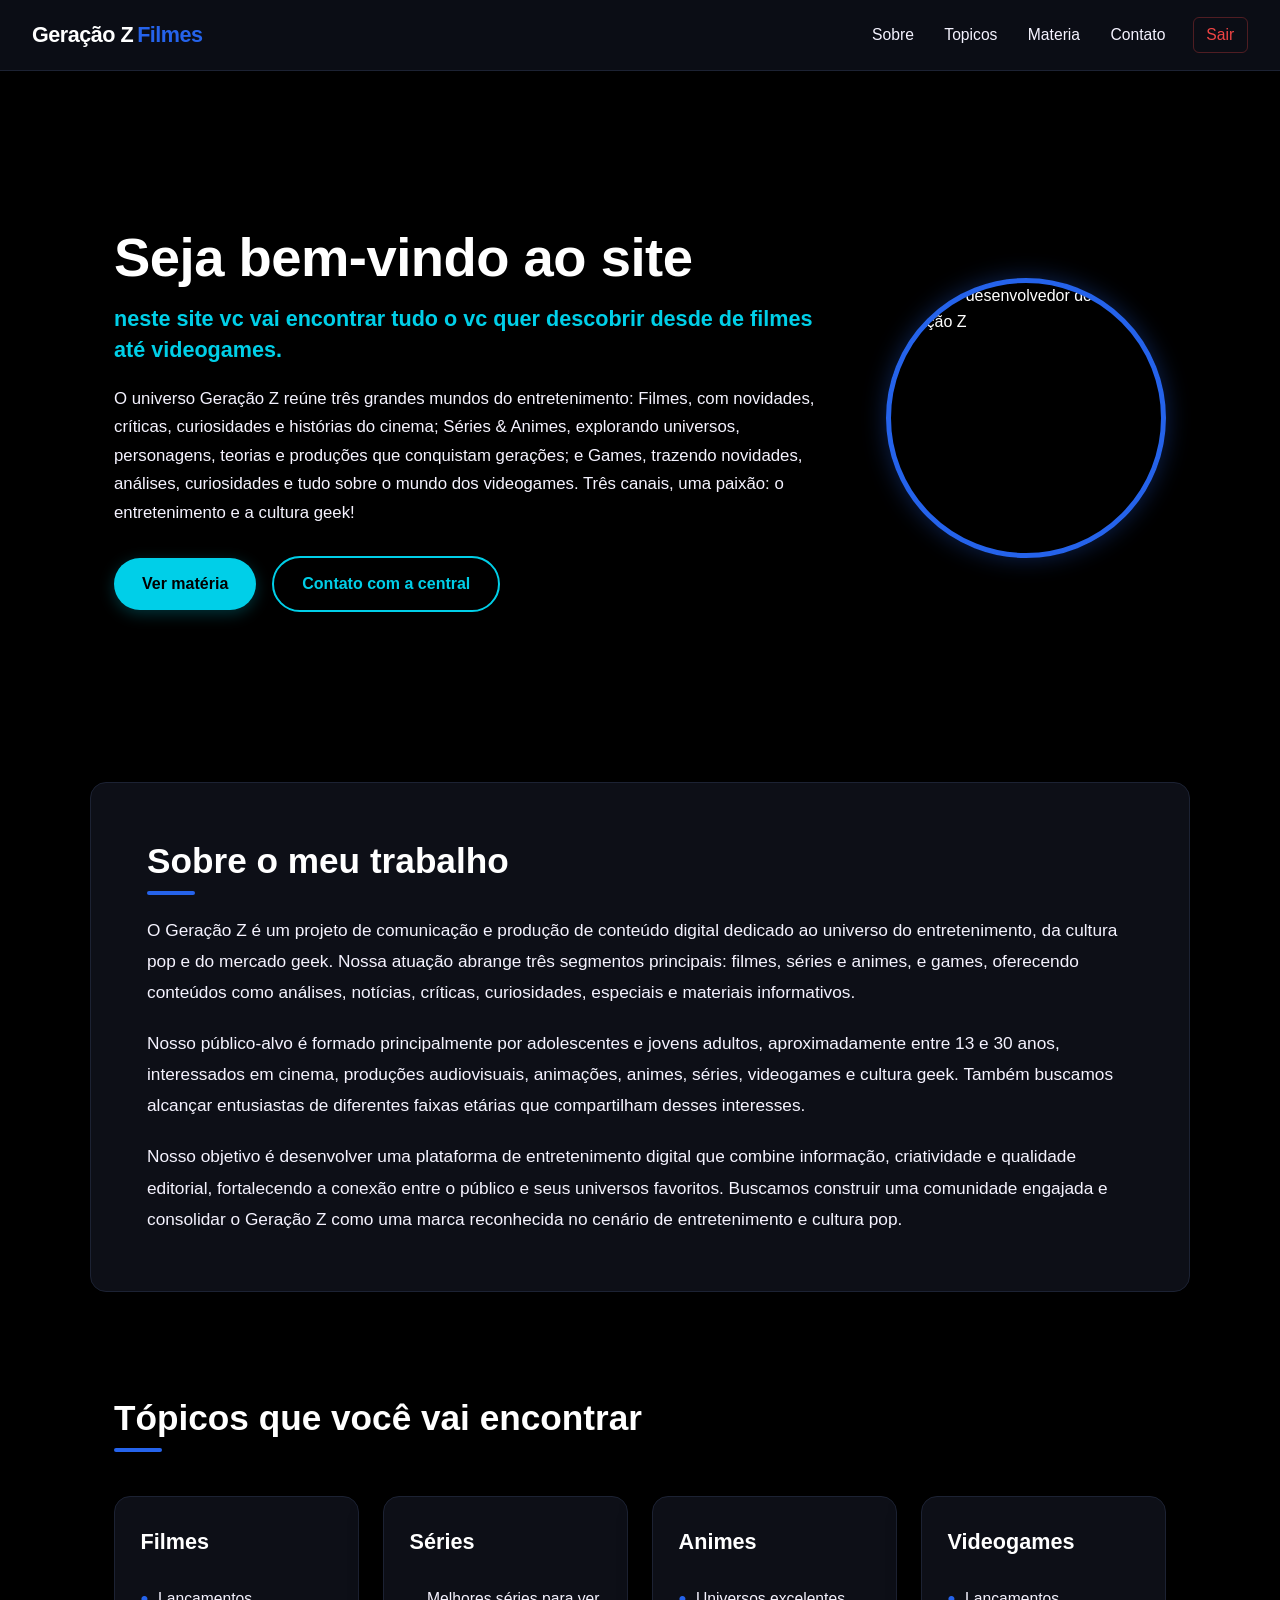
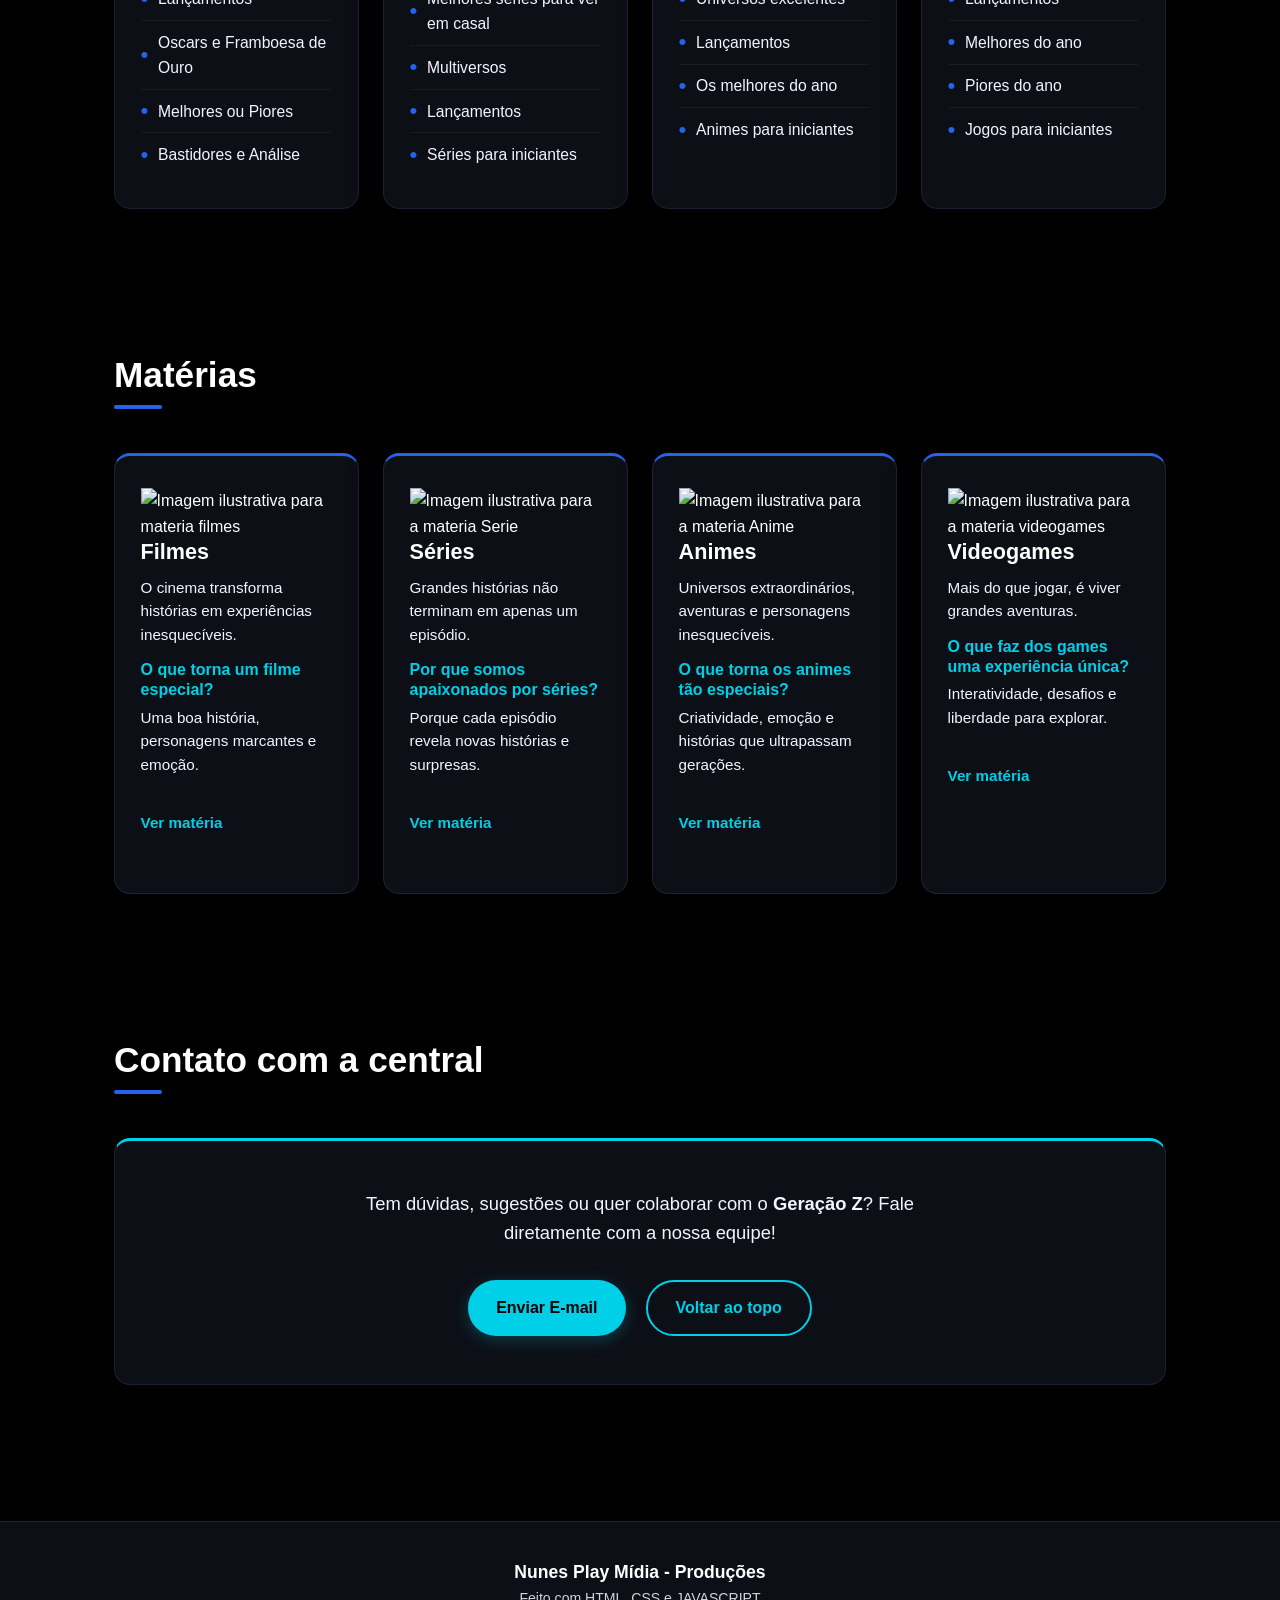
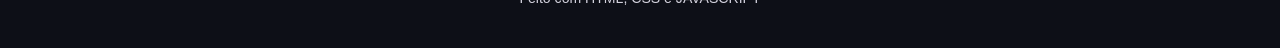
==== index.html @ 3f528381 "Add files via upload" ====
<!DOCTYPE html>
<html lang="pt-br">
<head>
    <meta charset="UTF-8">
    <meta name="viewport" content="width=device-width, initial-scale=1.0">
    <title>Geração Z Filmes</title>
    <link rel="stylesheet" href="style.css">
</head>
<body>
    <header class="cabeçalho">
        <a class="logo" href="#inicio">Geração Z <span>Filmes</span></a>

        <nav>
            <a href="#sobre">sobre</a>
            <a href="#topicos">topicos</a>
            <a href="#materia">materia</a>
            <a href="#contato">contato</a>
            <a href="#login" class="link-sair">sair</a>
        </nav>
    </header>

    <main>
        <!-- Seção Hero / Início -->
        <section id="inicio" class="hero container">
            <div class="hero-texto">
                <h1>Seja bem-vindo ao site</h1>
                <h2>neste site vc vai encontrar tudo o vc quer descobrir desde de filmes até videogames.</h2>
                <p>
                    O universo Geração Z reúne três grandes mundos do entretenimento: 
                    Filmes, com novidades, críticas, curiosidades e histórias do cinema; 
                    Séries & Animes, explorando universos, personagens, teorias e produções que conquistam gerações; 
                    e Games, trazendo novidades, análises, curiosidades e tudo sobre o mundo dos videogames. 
                    Três canais, uma paixão: o entretenimento e a cultura geek!
                </p>
                <div class="botoes-hero">
                    <a class="botao" href="#materia">Ver matéria</a>
                    <a class="botao botao-claro" href="#contato">Contato com a central</a>
                </div>
            </div>
            <div class="hero-imagem">
                <img class="foto" src="img/Gemini_Generated_Image_5434255434255434.jpg" alt="Foto do desenvolvedor do site Geração Z">
            </div>
        </section>

        <!-- Seção Sobre -->
        <section id="sobre" class="container sobre">
            <h2>Sobre o meu trabalho</h2>
            <div class="sobre-conteudo">
                <p>
                    O Geração Z é um projeto de comunicação e produção de 
                    conteúdo digital dedicado ao universo do entretenimento, da 
                    cultura pop e do mercado geek. Nossa atuação abrange três
                    segmentos principais: filmes, séries e animes, e games, 
                    oferecendo conteúdos como análises, notícias, críticas, 
                    curiosidades, especiais e materiais informativos.
                </p>
                <p>
                    Nosso público-alvo é formado principalmente por adolescentes e 
                    jovens adultos, aproximadamente entre 13 e 30 anos, 
                    interessados em cinema, produções audiovisuais, animações, 
                    animes, séries, videogames e cultura geek. Também buscamos 
                    alcançar entusiastas de diferentes faixas etárias que compartilham 
                    desses interesses.
                </p>
                <p>
                    Nosso objetivo é desenvolver uma plataforma de entretenimento 
                    digital que combine informação, criatividade e qualidade editorial, 
                    fortalecendo a conexão entre o público e seus universos favoritos. 
                    Buscamos construir uma comunidade engajada e consolidar o 
                    Geração Z como uma marca reconhecida no cenário de 
                    entretenimento e cultura pop.
                </p>
            </div>
        </section>

        <!-- Seção Tópicos -->
        <section id="topicos" class="container">
            <h2>Tópicos que você vai encontrar</h2>
            <div class="colunas">
                <div class="cartao">
                    <h3>Filmes</h3>
                    <ul id="lista-filmes">
                        <li>Lançamentos</li>
                        <li>Oscars e Framboesa de Ouro</li>
                        <li>Melhores ou Piores</li>
                        <li>Bastidores e Análise</li>
                    </ul>
                </div>

                <div class="cartao">
                    <h3>Séries</h3>
                    <ul id="lista-Serie">
                        <li>Melhores séries para ver em casal</li>
                        <li>Multiversos</li>
                        <li>Lançamentos</li>
                        <li>Séries para iniciantes</li>
                    </ul>
                </div>

                <div class="cartao">
                    <h3>Animes</h3>
                    <ul id="lista-animes">
                        <li>Universos excelentes</li>
                        <li>Lançamentos</li>
                        <li>Os melhores do ano</li>
                        <li>Animes para iniciantes</li>
                    </ul>
                </div>

                <div class="cartao">
                    <h3>Videogames</h3>
                    <ul id="lista-videogame">
                        <li>Lançamentos</li>
                        <li>Melhores do ano</li>
                        <li>Piores do ano</li>
                        <li>Jogos para iniciantes</li>
                    </ul>
                </div>
            </div>
        </section>

        <!-- Seção Matérias -->
        <section id="materia" class="container">
            <h2>Matérias</h2>
            <div class="colunas" id="lista-materia">
                <article class="cartao cartao-materia">
                    <img src="img/Noite de Cinema com Pipoca e Película.png" 
                    alt="Imagem ilustrativa para materia filmes"
                    />
                    <div class="cartao-icone">
                         <h3>Filmes</h3>
                         <p>O cinema transforma histórias em experiências inesquecíveis.</p>
                         <h4>O que torna um filme especial?</h4>
                         <p>Uma boa história, personagens marcantes e emoção.</p>
                        <a class="link-materia" href="#">Ver matéria</a>
                    </div>
                </article>

                <article class="cartao cartao-materia">
                    <img src="img/Notícias em Neon Roxo e Azul.png" 
                    alt="Imagem ilustrativa para a materia Serie"
                    />
                    <div class="cartao-icone">
                        <h3>Séries</h3>
                        <p>Grandes histórias não terminam em apenas um episódio.</p>
                        <h4>Por que somos apaixonados por séries?</h4>
                        <p>Porque cada episódio revela novas histórias e surpresas.</p>
                        <a class="link-materia" href="#">Ver matéria</a>
                    </div>
                </article>

                <article class="cartao cartao-materia">
                    <img src="img/Pôster Anime em Energia Roxa.png" 
                    alt="Imagem ilustrativa para a materia Anime">
                    <div class="cartao-icone">
                        <h3>Animes</h3>
                        <p>Universos extraordinários, aventuras e personagens inesquecíveis.</p>
                        <h4>O que torna os animes tão especiais?</h4>
                        <p>Criatividade, emoção e histórias que ultrapassam gerações.</p>
                        <a class="link-materia" href="#">Ver matéria</a>
                    </div>
                </article>

                <article class="cartao cartao-materia">
                    <img src="img/Setup gamer neon com consoles e nostalgia retro.png" 
                    alt="Imagem ilustrativa para a materia videogames">
                    <div class="cartao-icone">
                        <h3>Videogames</h3>
                        <p>Mais do que jogar, é viver grandes aventuras.</p>
                        <h4>O que faz dos games uma experiência única?</h4>
                        <p>Interatividade, desafios e liberdade para explorar.</p>
                        <a class="link-materia" href="#">Ver matéria</a>
                    </div>
                </article>
            </div>
        </section>

        <!-- Seção Contato -->
        <section id="contato" class="container contato">
            <h2>Contato com a central</h2>
            <div class="cartao contato-box">
                <p>Tem dúvidas, sugestões ou quer colaborar com o <strong>Geração Z</strong>? Fale diretamente com a nossa equipe!</p>
                <div class="contato-acoes">
                    <a class="botao" href="mailto:contato@geracaozfilmes.com">Enviar E-mail</a>
                    <a class="botao botao-claro" href="#inicio">Voltar ao topo</a>
                </div>
            </div>
        </section>
    </main>

    <footer class="rodape">
        <h5>Nunes Play Mídia - Produções</h5>
        <h6>Feito com HTML, CSS e JAVASCRIPT</h6>
    </footer>
</body>
</html>
---- style.css ----
/* ===================================================
   VARIÁVEIS, RESET E TIPOGRAFIA
   =================================================== */
:root {
    --fundo: #000000;                     /* Fundo totalmente preto */
    --superficie: #0d0f17;                /* Superfície escura para cards e header */
    --superficie-elevada: #131724;       /* Superfície para hover e destaque */
    --borda: #1c2233;                     /* Cor suave para bordas e divisores */
    --texto: #ffffff;                     /* Texto principal branco */
    --texto-suave: #f5f3ff;               /* Texto suave solicitado: #f5f3ff */
    --primeira: #00CFE8;                  /* Azul Ciano vibrante para detalhes e botões */
    --primeira-escura: #009cb0;           /* Ciano escuro para hover */
    --desdaques: #2563eb;                 /* Destaque em AZUL marcante (substituindo o laranja) */
    --destaque: #2563eb;                  /* Alias para compatibilidade */
    --raio: 16px;                         /* Arredondamento padrão */
    --sombra: 0 10px 30px rgba(0, 0, 0, 0.7);
    --sombra-azul: 0 0 25px rgba(37, 99, 235, 0.35);
}

* {
    box-sizing: border-box;
    margin: 0;
    padding: 0;
}

html {
    scroll-behavior: smooth;
}

body {
    font-family: "Segoe UI", -apple-system, BlinkMacSystemFont, Roboto, sans-serif;
    background-color: var(--fundo);
    color: var(--texto);
    line-height: 1.6;
    overflow-x: hidden;
}

/* ===================================================
   TIPOGRAFIA
   =================================================== */
h1, h2, h3, h4, h5, h6 {
    color: var(--texto);
    font-weight: 700;
    line-height: 1.25;
}

h1 {
    font-size: clamp(2.2rem, 5vw, 3.4rem);
    margin-bottom: 0.75rem;
    letter-spacing: -0.5px;
}

h2 {
    font-size: clamp(1.6rem, 3.5vw, 2.2rem);
    margin-bottom: 1.25rem;
    position: relative;
    display: inline-block;
}

h2::after {
    content: "";
    display: block;
    width: 48px;
    height: 4px;
    background: var(--desdaques);
    border-radius: 4px;
    margin-top: 8px;
}

h3 {
    font-size: 1.35rem;
    margin-bottom: 0.6rem;
    color: var(--texto);
}

h4 {
    font-size: 1rem;
    margin-top: 0.85rem;
    margin-bottom: 0.35rem;
    color: var(--primeira);
}

p {
    color: var(--texto-suave);
    margin-bottom: 1rem;
    font-size: 1.05rem;
}

a {
    color: var(--primeira);
    text-decoration: none;
    font-weight: 600;
    transition: all 0.25s ease;
}

a:hover {
    color: var(--desdaques);
}

img {
    max-width: 100%;
    display: block;
}

/* ===================================================
   LAYOUT E CONTAINERS
   =================================================== */
.container {
    max-width: 1100px;
    margin: 0 auto;
    padding: 4.5rem 1.5rem;
}

/* ===================================================
   CABEÇALHO E NAVEGAÇÃO NO TOPO
   =================================================== */
.cabeçalho {
    position: sticky;
    top: 0;
    z-index: 1000;
    display: flex;
    justify-content: space-between;
    align-items: center;
    padding: 1rem 2rem;
    background: rgba(13, 15, 23, 0.92);
    backdrop-filter: blur(12px);
    -webkit-backdrop-filter: blur(12px);
    border-bottom: 1px solid var(--borda);
    transition: all 0.3s ease;
}

.logo {
    font-size: 1.35rem;
    font-weight: 800;
    letter-spacing: -0.5px;
    color: var(--texto);
    display: flex;
    align-items: center;
    gap: 0.25rem;
}

.logo span {
    color: var(--desdaques);
}

.logo:hover {
    color: var(--primeira);
}

.cabeçalho nav {
    display: flex;
    align-items: center;
    gap: 1.5rem;
}

.cabeçalho nav a {
    color: var(--texto-suave);
    font-weight: 500;
    font-size: 0.98rem;
    text-transform: capitalize;
    position: relative;
    padding: 0.4rem 0.2rem;
}

.cabeçalho nav a::after {
    content: "";
    position: absolute;
    bottom: 0;
    left: 0;
    width: 0%;
    height: 2px;
    background: var(--primeira);
    transition: width 0.3s ease;
}

.cabeçalho nav a:hover {
    color: var(--primeira);
}

.cabeçalho nav a:hover::after {
    width: 100%;
}

.cabeçalho nav a.link-sair {
    color: #ef4444;
    padding: 0.3rem 0.8rem;
    border-radius: 6px;
    border: 1px solid rgba(239, 68, 68, 0.3);
}

.cabeçalho nav a.link-sair::after {
    display: none;
}

.cabeçalho nav a.link-sair:hover {
    background: rgba(239, 68, 68, 0.15);
    color: #f87171;
}

/* ===================================================
   HERO / INÍCIO
   =================================================== */
.hero {
    display: flex;
    align-items: center;
    justify-content: space-between;
    gap: 3.5rem;
    min-height: calc(85vh - 70px);
}

.hero-texto {
    flex: 1.2;
}

.hero h2 {
    color: var(--primeira);
    font-size: 1.35rem;
    font-weight: 600;
    line-height: 1.4;
    margin-bottom: 1.25rem;
}

.hero h2::after {
    display: none; /* remove barra decorativa do h2 no hero */
}

.hero p {
    margin-bottom: 1.75rem;
    line-height: 1.7;
}

.botoes-hero {
    display: flex;
    flex-wrap: wrap;
    gap: 1rem;
    align-items: center;
}

.foto {
    width: 280px;
    height: 280px;
    object-fit: cover;
    border-radius: 50%;
    border: 5px solid var(--desdaques); /* Novo azul de destaque */
    box-shadow: var(--sombra-azul);
    transition: transform 0.4s ease, box-shadow 0.4s ease;
}

.foto:hover {
    transform: scale(1.03);
    box-shadow: 0 0 35px rgba(37, 99, 235, 0.6);
}

/* ===================================================
   BOTÕES
   =================================================== */
.botao {
    display: inline-flex;
    align-items: center;
    justify-content: center;
    padding: 0.85rem 1.75rem;
    background: var(--primeira);
    color: #000000;
    font-weight: 700;
    border-radius: 999px;
    text-decoration: none;
    box-shadow: 0 4px 15px rgba(0, 207, 232, 0.25);
    transition: all 0.3s ease;
    cursor: pointer;
}

.botao:hover {
    background: var(--primeira-escura);
    color: #ffffff;
    transform: translateY(-2px);
    box-shadow: 0 6px 20px rgba(0, 207, 232, 0.4);
}

.botao-claro {
    background: transparent;
    color: var(--primeira);
    border: 2px solid var(--primeira);
    box-shadow: none;
}

.botao-claro:hover {
    background: var(--primeira);
    color: #000000;
    box-shadow: 0 6px 20px rgba(0, 207, 232, 0.3);
}

/* ===================================================
   SEÇÃO SOBRE
   =================================================== */
.sobre {
    background: var(--superficie);
    border-radius: var(--raio);
    border: 1px solid var(--borda);
    padding: 3.5rem;
    box-shadow: var(--sombra);
    margin-top: 1rem;
    margin-bottom: 2rem;
}

.sobre-conteudo p {
    font-size: 1.08rem;
    line-height: 1.8;
    margin-bottom: 1.25rem;
}

.sobre-conteudo p:last-child {
    margin-bottom: 0;
}

/* ===================================================
   SEÇÃO TÓPICOS E MATÉRIAS (CARDS & COLUNAS)
   =================================================== */
.colunas {
    display: grid;
    grid-template-columns: repeat(auto-fit, minmax(230px, 1fr));
    gap: 1.5rem;
    margin-top: 1.5rem;
}

.cartao {
    background: var(--superficie);
    border: 1px solid var(--borda);
    border-radius: var(--raio);
    padding: 2rem 1.6rem;
    box-shadow: var(--sombra);
    display: flex;
    flex-direction: column;
    justify-content: flex-start;
    transition: all 0.35s ease;
    position: relative;
    overflow: hidden;
}

.cartao:hover {
    transform: translateY(-6px);
    border-color: var(--desdaques);
    background: var(--superficie-elevada);
    box-shadow: var(--sombra-azul);
}

/* Listas dentro dos cartões de tópicos */
.cartao ul {
    list-style: none;
    margin-top: 0.75rem;
}

.cartao ul li {
    color: var(--texto-suave);
    padding: 0.55rem 0;
    border-bottom: 1px solid rgba(255, 255, 255, 0.05);
    display: flex;
    align-items: center;
    gap: 0.6rem;
    font-size: 0.98rem;
    transition: color 0.2s ease, transform 0.2s ease;
}

.cartao ul li:last-child {
    border-bottom: none;
}

.cartao ul li::before {
    content: "•";
    color: var(--desdaques);
    font-size: 1.4rem;
    line-height: 0;
    transition: color 0.2s ease;
}

.cartao:hover ul li::before {
    color: var(--primeira);
}

.cartao ul li:hover {
    color: #ffffff;
    transform: translateX(4px);
}

/* ===================================================
   CARDS DE MATÉRIAS
   =================================================== */
.cartao-materia {
    border-top: 3px solid var(--desdaques);
}

.cartao-icone {
    font-size: 2.2rem;
    margin-bottom: 1rem;
}

.cartao-materia h3 {
    color: #ffffff;
}

.cartao-materia p {
    font-size: 0.95rem;
    line-height: 1.55;
    margin-bottom: 0.75rem;
}

.link-materia {
    margin-top: auto;
    padding-top: 1rem;
    color: var(--primeira);
    display: inline-flex;
    align-items: center;
    gap: 0.35rem;
    font-size: 0.95rem;
}

.link-materia:hover {
    color: var(--desdaques);
    transform: translateX(4px);
}

/* ===================================================
   SEÇÃO CONTATO
   =================================================== */
.contato-box {
    text-align: center;
    padding: 3rem 2rem;
    margin-top: 1.5rem;
    border-top: 3px solid var(--primeira);
}

.contato-box p {
    font-size: 1.15rem;
    max-width: 650px;
    margin: 0 auto 2rem;
}

.contato-acoes {
    display: flex;
    justify-content: center;
    gap: 1.25rem;
    flex-wrap: wrap;
}

/* ===================================================
   RODAPÉ
   =================================================== */
.rodape {
    background: var(--superficie);
    border-top: 1px solid var(--borda);
    padding: 2.5rem 1.5rem;
    text-align: center;
    margin-top: 4rem;
}

.rodape h5 {
    font-size: 1.1rem;
    font-weight: 600;
    color: var(--texto);
    margin-bottom: 0.35rem;
}

.rodape h6 {
    font-size: 0.88rem;
    font-weight: 400;
    color: var(--texto-suave);
    opacity: 0.85;
}

/* ===================================================
   RESPONSIVIDADE (MOBILE E TABLETS)
   =================================================== */
@media (max-width: 900px) {
    .hero {
        flex-direction: column-reverse;
        text-align: center;
        gap: 2.5rem;
        padding-top: 2rem;
    }

    .hero-texto {
        display: flex;
        flex-direction: column;
        align-items: center;
    }

    .botoes-hero {
        justify-content: center;
    }

    .foto {
        width: 220px;
        height: 220px;
    }
}

@media (max-width: 768px) {
    .cabeçalho {
        flex-direction: column;
        gap: 1rem;
        padding: 1rem;
    }

    .cabeçalho nav {
        flex-wrap: wrap;
        justify-content: center;
        gap: 0.85rem;
    }

    .container {
        padding: 3rem 1.25rem;
    }

    .sobre {
        padding: 2rem 1.25rem;
    }

    .colunas {
        grid-template-columns: 1fr;
    }
}


/* ===================================================
   SEÇÃO SOBRE
   =================================================== */
.sobre {
    background: var(--superficie);
    border-radius: var(--raio);
    border: 1px solid var(--borda);
    padding: 3.5rem;
    box-shadow: var(--sombra);
    margin-top: 1rem;
    margin-bottom: 2rem;
}

.sobre-conteudo p {
    font-size: 1.08rem;
    line-height: 1.8;
    margin-bottom: 1.25rem;
}

.sobre-conteudo p:last-child {
    margin-bottom: 0;
}

/* ===================================================
   SEÇÃO TÓPICOS E MATÉRIAS (CARDS & COLUNAS)
   =================================================== */
.colunas {
    display: grid;
    grid-template-columns: repeat(auto-fit, minmax(230px, 1fr));
    gap: 1.5rem;
    margin-top: 1.5rem;
}

.cartao {
    background: var(--superficie);
    border: 1px solid var(--borda);
    border-radius: var(--raio);
    padding: 2rem 1.6rem;
    box-shadow: var(--sombra);
    display: flex;
    flex-direction: column;
    justify-content: flex-start;
    transition: all 0.35s ease;
    position: relative;
    overflow: hidden;
}

.cartao:hover {
    transform: translateY(-6px);
    border-color: var(--desdaques);
    background: var(--superficie-elevada);
    box-shadow: var(--sombra-azul);
}

/* Listas dentro dos cartões de tópicos */
.cartao ul {
    list-style: none;
    margin-top: 0.75rem;
}

.cartao ul li {
    color: var(--texto-suave);
    padding: 0.55rem 0;
    border-bottom: 1px solid rgba(255, 255, 255, 0.05);
    display: flex;
    align-items: center;
    gap: 0.6rem;
    font-size: 0.98rem;
    transition: color 0.2s ease, transform 0.2s ease;
}

.cartao ul li:last-child {
    border-bottom: none;
}

.cartao ul li::before {
    content: "•";
    color: var(--desdaques);
    font-size: 1.4rem;
    line-height: 0;
    transition: color 0.2s ease;
}

.cartao:hover ul li::before {
    color: var(--primeira);
}

.cartao ul li:hover {
    color: #ffffff;
    transform: translateX(4px);
}

/* ===================================================
   CARDS DE MATÉRIAS
   =================================================== */
.cartao-materia {
    border-top: 3px solid var(--desdaques);
}

.cartao-icone {
    font-size: 2.2rem;
    margin-bottom: 1rem;
}

.cartao-materia h3 {
    color: #ffffff;
}

.cartao-materia p {
    font-size: 0.95rem;
    line-height: 1.55;
    margin-bottom: 0.75rem;
}

.link-materia {
    margin-top: auto;
    padding-top: 1rem;
    color: var(--primeira);
    display: inline-flex;
    align-items: center;
    gap: 0.35rem;
    font-size: 0.95rem;
}

.link-materia:hover {
    color: var(--desdaques);
    transform: translateX(4px);
}

/* ===================================================
   SEÇÃO CONTATO
   =================================================== */
.contato-box {
    text-align: center;
    padding: 3rem 2rem;
    margin-top: 1.5rem;
    border-top: 3px solid var(--primeira);
}

.contato-box p {
    font-size: 1.15rem;
    max-width: 650px;
    margin: 0 auto 2rem;
}

.contato-acoes {
    display: flex;
    justify-content: center;
    gap: 1.25rem;
    flex-wrap: wrap;
}

/* ===================================================
   RODAPÉ
   =================================================== */
.rodape {
    background: var(--superficie);
    border-top: 1px solid var(--borda);
    padding: 2.5rem 1.5rem;
    text-align: center;
    margin-top: 4rem;
}

.rodape h5 {
    font-size: 1.1rem;
    font-weight: 600;
    color: var(--texto);
    margin-bottom: 0.35rem;
}

.rodape h6 {
    font-size: 0.88rem;
    font-weight: 400;
    color: var(--texto-suave);
    opacity: 0.85;
}

/* ===================================================
   RESPONSIVIDADE (MOBILE E TABLETS)
   =================================================== */
@media (max-width: 900px) {
    .hero {
        flex-direction: column-reverse;
        text-align: center;
        gap: 2.5rem;
        padding-top: 2rem;
    }

    .hero-texto {
        display: flex;
        flex-direction: column;
        align-items: center;
    }

    .botoes-hero {
        justify-content: center;
    }

    .foto {
        width: 220px;
        height: 220px;
    }
}

@media (max-width: 768px) {
    .cabeçalho {
        flex-direction: column;
        gap: 1rem;
        padding: 1rem;
    }

    .cabeçalho nav {
        flex-wrap: wrap;
        justify-content: center;
        gap: 0.85rem;
    }

    .container {
        padding: 3rem 1.25rem;
    }

    .sobre {
        padding: 2rem 1.25rem;
    }

    .colunas {
        grid-template-columns: 1fr;
    }
}
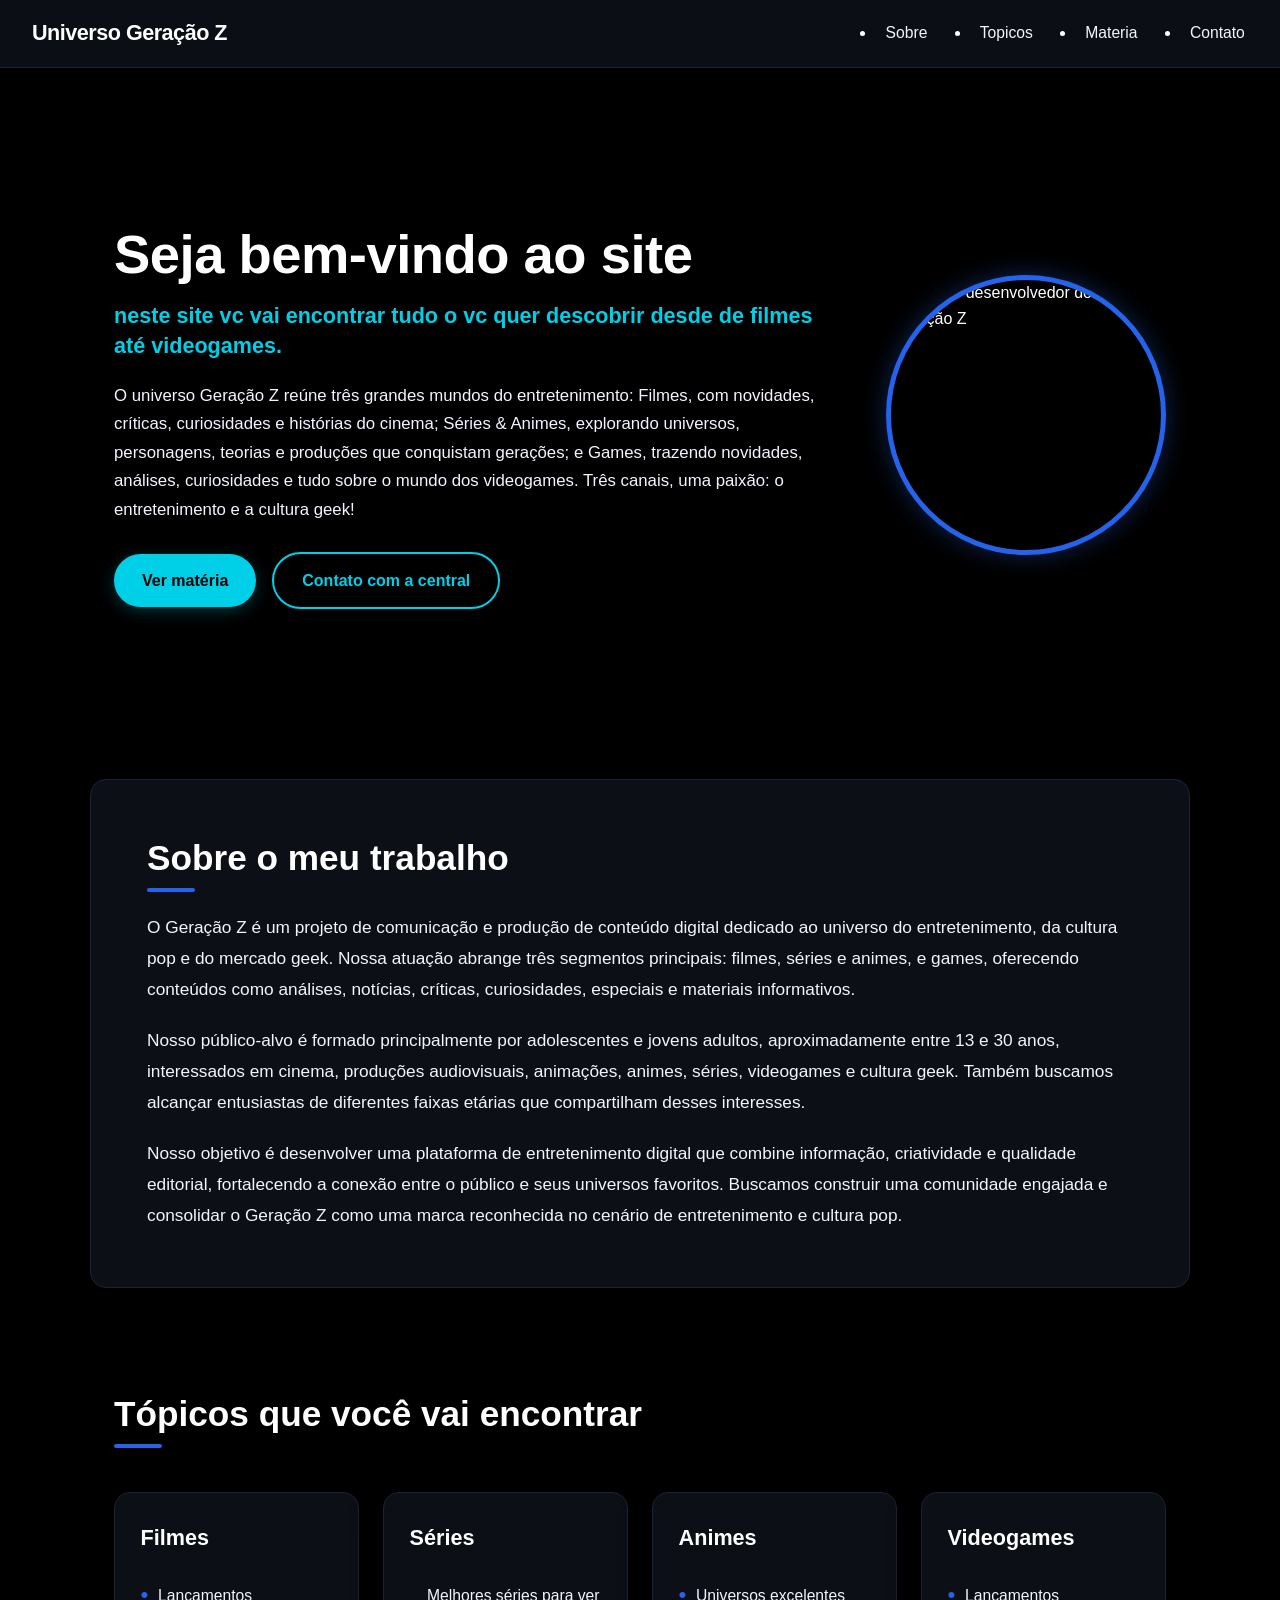
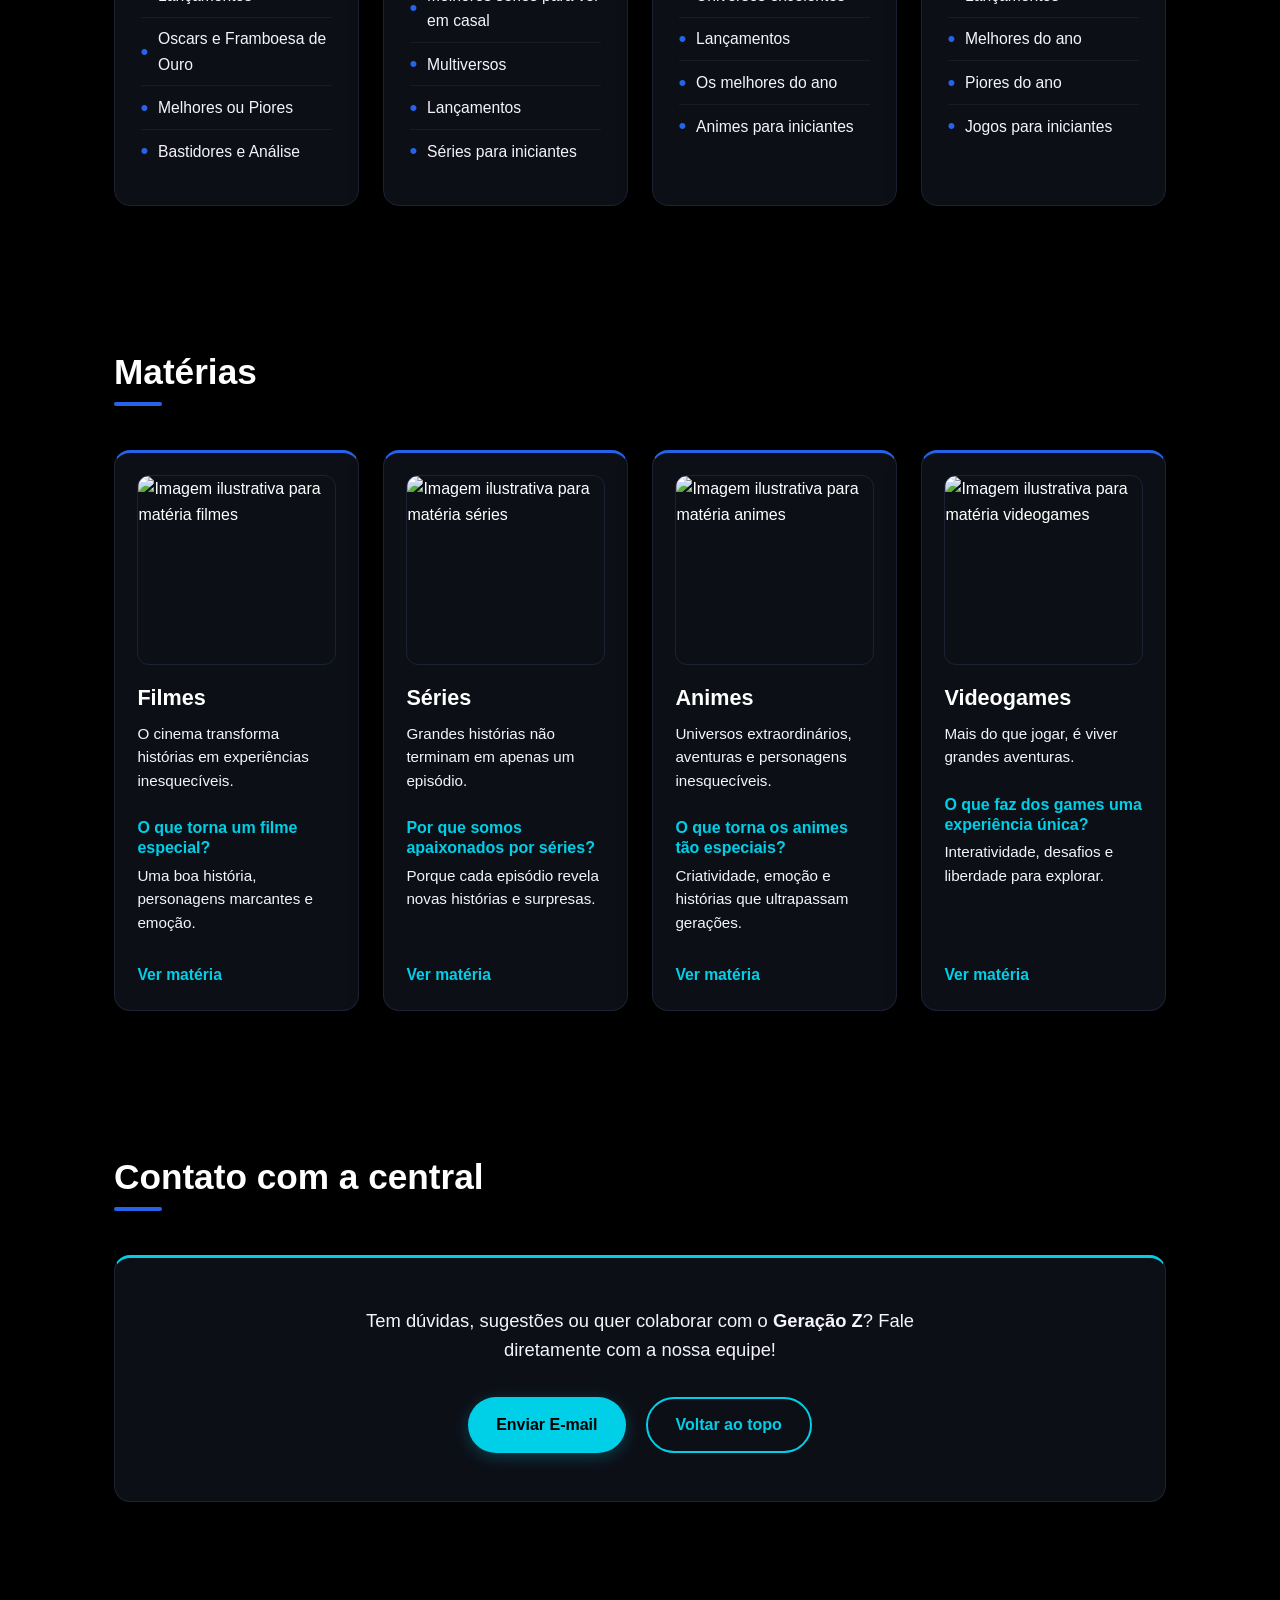
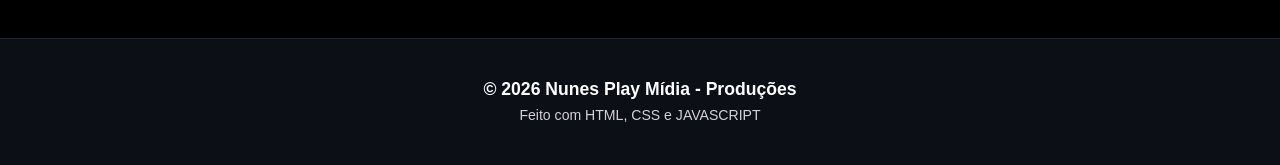
==== commit 11f0b130: "Add files via upload" ====
--- a/index.html
+++ b/index.html
@@ -3,19 +3,18 @@
 <head>
     <meta charset="UTF-8">
     <meta name="viewport" content="width=device-width, initial-scale=1.0">
-    <title>Geração Z Filmes</title>
+    <title>Geração Z</title>
     <link rel="stylesheet" href="style.css">
 </head>
 <body>
     <header class="cabeçalho">
-        <a class="logo" href="#inicio">Geração Z <span>Filmes</span></a>
+        <a class="logo" href="#inicio">Universo Geração Z</a>
 
-        <nav>
-            <a href="#sobre">sobre</a>
-            <a href="#topicos">topicos</a>
-            <a href="#materia">materia</a>
-            <a href="#contato">contato</a>
-            <a href="#login" class="link-sair">sair</a>
+        <nav class="navegacao">
+            <li><a href="#sobre">sobre</a></li> 
+            <li><a href="#topicos">topicos</a></li>
+            <li><a href="materia.html">materia</a></li>
+            <li><a href="#contato">contato</a></li>
         </nav>
     </header>
 
@@ -124,23 +123,19 @@
             <h2>Matérias</h2>
             <div class="colunas" id="lista-materia">
                 <article class="cartao cartao-materia">
-                    <img src="img/Noite de Cinema com Pipoca e Película.png" 
-                    alt="Imagem ilustrativa para materia filmes"
-                    />
-                    <div class="cartao-icone">
-                         <h3>Filmes</h3>
-                         <p>O cinema transforma histórias em experiências inesquecíveis.</p>
-                         <h4>O que torna um filme especial?</h4>
-                         <p>Uma boa história, personagens marcantes e emoção.</p>
-                        <a class="link-materia" href="#">Ver matéria</a>
+                    <img class="imagem-materia" src="img/Noite de Cinema com Pipoca e Película.png" alt="Imagem ilustrativa para matéria filmes">
+                    <div class="cartao-conteudo">
+                        <h3>Filmes</h3>
+                        <p>O cinema transforma histórias em experiências inesquecíveis.</p>
+                        <h4>O que torna um filme especial?</h4>
+                        <p>Uma boa história, personagens marcantes e emoção.</p>
+                        <a class="link-materia" href="materia_filmes.html">Ver matéria</a>
                     </div>
                 </article>
 
                 <article class="cartao cartao-materia">
-                    <img src="img/Notícias em Neon Roxo e Azul.png" 
-                    alt="Imagem ilustrativa para a materia Serie"
-                    />
-                    <div class="cartao-icone">
+                    <img class="imagem-materia" src="img/Notícias em Neon Roxo e Azul.png" alt="Imagem ilustrativa para matéria séries">
+                    <div class="cartao-conteudo">
                         <h3>Séries</h3>
                         <p>Grandes histórias não terminam em apenas um episódio.</p>
                         <h4>Por que somos apaixonados por séries?</h4>
@@ -150,9 +145,8 @@
                 </article>
 
                 <article class="cartao cartao-materia">
-                    <img src="img/Pôster Anime em Energia Roxa.png" 
-                    alt="Imagem ilustrativa para a materia Anime">
-                    <div class="cartao-icone">
+                    <img class="imagem-materia" src="img/Pôster Anime em Energia Roxa.png" alt="Imagem ilustrativa para matéria animes">
+                    <div class="cartao-conteudo">
                         <h3>Animes</h3>
                         <p>Universos extraordinários, aventuras e personagens inesquecíveis.</p>
                         <h4>O que torna os animes tão especiais?</h4>
@@ -162,9 +156,8 @@
                 </article>
 
                 <article class="cartao cartao-materia">
-                    <img src="img/Setup gamer neon com consoles e nostalgia retro.png" 
-                    alt="Imagem ilustrativa para a materia videogames">
-                    <div class="cartao-icone">
+                    <img class="imagem-materia" src="img/Setup gamer neon com consoles e nostalgia retro.png" alt="Imagem ilustrativa para matéria videogames">
+                    <div class="cartao-conteudo">
                         <h3>Videogames</h3>
                         <p>Mais do que jogar, é viver grandes aventuras.</p>
                         <h4>O que faz dos games uma experiência única?</h4>
@@ -189,8 +182,10 @@
     </main>
 
     <footer class="rodape">
-        <h5>Nunes Play Mídia - Produções</h5>
+        <h5>&copy; 2026 Nunes Play Mídia - Produções</h5>
         <h6>Feito com HTML, CSS e JAVASCRIPT</h6>
     </footer>
+
+    <script src="script.js"></script>
 </body>
-</html>
+</html>
--- a/style.css
+++ b/style.css
@@ -7,10 +7,10 @@
     --superficie-elevada: #131724;       /* Superfície para hover e destaque */
     --borda: #1c2233;                     /* Cor suave para bordas e divisores */
     --texto: #ffffff;                     /* Texto principal branco */
-    --texto-suave: #f5f3ff;               /* Texto suave solicitado: #f5f3ff */
-    --primeira: #00CFE8;                  /* Azul Ciano vibrante para detalhes e botões */
+    --texto-suave: #f5f3ff;               /* Texto suave: #f5f3ff */
+    --primeira: #00CFE8;                  /* Azul Ciano vibrante para botões e detalhes */
     --primeira-escura: #009cb0;           /* Ciano escuro para hover */
-    --desdaques: #2563eb;                 /* Destaque em AZUL marcante (substituindo o laranja) */
+    --desdaques: #2563eb;                 /* Azul de destaque principal */
     --destaque: #2563eb;                  /* Alias para compatibilidade */
     --raio: 16px;                         /* Arredondamento padrão */
     --sombra: 0 10px 30px rgba(0, 0, 0, 0.7);
@@ -25,6 +25,7 @@
 
 html {
     scroll-behavior: smooth;
+    overflow-x: hidden;
 }
 
 body {
@@ -33,6 +34,7 @@
     color: var(--texto);
     line-height: 1.6;
     overflow-x: hidden;
+    width: 100%;
 }
 
 /* ===================================================
@@ -45,13 +47,13 @@
 }
 
 h1 {
-    font-size: clamp(2.2rem, 5vw, 3.4rem);
+    font-size: clamp(2rem, 5vw, 3.4rem);
     margin-bottom: 0.75rem;
     letter-spacing: -0.5px;
 }
 
 h2 {
-    font-size: clamp(1.6rem, 3.5vw, 2.2rem);
+    font-size: clamp(1.5rem, 3.5vw, 2.2rem);
     margin-bottom: 1.25rem;
     position: relative;
     display: inline-block;
@@ -112,7 +114,7 @@
 }
 
 /* ===================================================
-   CABEÇALHO E NAVEGAÇÃO NO TOPO
+   CABEÇALHO E NAVEGAÇÃO
    =================================================== */
 .cabeçalho {
     position: sticky;
@@ -122,7 +124,7 @@
     justify-content: space-between;
     align-items: center;
     padding: 1rem 2rem;
-    background: rgba(13, 15, 23, 0.92);
+    background: rgba(13, 15, 23, 0.94);
     backdrop-filter: blur(12px);
     -webkit-backdrop-filter: blur(12px);
     border-bottom: 1px solid var(--borda);
@@ -160,6 +162,7 @@
     text-transform: capitalize;
     position: relative;
     padding: 0.4rem 0.2rem;
+    transition: color 0.25s ease;
 }
 
 .cabeçalho nav a::after {
@@ -173,19 +176,21 @@
     transition: width 0.3s ease;
 }
 
-.cabeçalho nav a:hover {
+.cabeçalho nav a:hover,
+.cabeçalho nav a.link-ativo {
     color: var(--primeira);
 }
 
-.cabeçalho nav a:hover::after {
+.cabeçalho nav a:hover::after,
+.cabeçalho nav a.link-ativo::after {
     width: 100%;
 }
 
 .cabeçalho nav a.link-sair {
     color: #ef4444;
-    padding: 0.3rem 0.8rem;
+    padding: 0.35rem 0.85rem;
     border-radius: 6px;
-    border: 1px solid rgba(239, 68, 68, 0.3);
+    border: 1px solid rgba(239, 68, 68, 0.35);
 }
 
 .cabeçalho nav a.link-sair::after {
@@ -221,7 +226,7 @@
 }
 
 .hero h2::after {
-    display: none; /* remove barra decorativa do h2 no hero */
+    display: none;
 }
 
 .hero p {
@@ -233,6 +238,12 @@
     display: flex;
     flex-wrap: wrap;
     gap: 1rem;
+    align-items: center;
+}
+
+.hero-imagem {
+    display: flex;
+    justify-content: center;
     align-items: center;
 }
 
@@ -241,7 +252,7 @@
     height: 280px;
     object-fit: cover;
     border-radius: 50%;
-    border: 5px solid var(--desdaques); /* Novo azul de destaque */
+    border: 5px solid var(--desdaques);
     box-shadow: var(--sombra-azul);
     transition: transform 0.4s ease, box-shadow 0.4s ease;
 }
@@ -267,6 +278,7 @@
     box-shadow: 0 4px 15px rgba(0, 207, 232, 0.25);
     transition: all 0.3s ease;
     cursor: pointer;
+    min-height: 48px;
 }
 
 .botao:hover {
@@ -317,7 +329,7 @@
    =================================================== */
 .colunas {
     display: grid;
-    grid-template-columns: repeat(auto-fit, minmax(230px, 1fr));
+    grid-template-columns: repeat(auto-fit, minmax(240px, 1fr));
     gap: 1.5rem;
     margin-top: 1.5rem;
 }
@@ -386,18 +398,34 @@
    =================================================== */
 .cartao-materia {
     border-top: 3px solid var(--desdaques);
-}
-
-.cartao-icone {
-    font-size: 2.2rem;
-    margin-bottom: 1rem;
-}
-
-.cartao-materia h3 {
+    padding: 1.4rem;
+}
+
+.imagem-materia {
+    width: 100%;
+    height: 190px;
+    object-fit: cover;
+    border-radius: 12px;
+    margin-bottom: 1.25rem;
+    border: 1px solid var(--borda);
+    transition: transform 0.35s ease;
+}
+
+.cartao-materia:hover .imagem-materia {
+    transform: scale(1.02);
+}
+
+.cartao-conteudo {
+    display: flex;
+    flex-direction: column;
+    flex: 1;
+}
+
+.cartao-conteudo h3 {
     color: #ffffff;
 }
 
-.cartao-materia p {
+.cartao-conteudo p {
     font-size: 0.95rem;
     line-height: 1.55;
     margin-bottom: 0.75rem;
@@ -410,7 +438,7 @@
     display: inline-flex;
     align-items: center;
     gap: 0.35rem;
-    font-size: 0.95rem;
+    font-size: 0.98rem;
 }
 
 .link-materia:hover {
@@ -467,14 +495,17 @@
 }
 
 /* ===================================================
-   RESPONSIVIDADE (MOBILE E TABLETS)
-   =================================================== */
-@media (max-width: 900px) {
+   CONFIGURAÇÃO PARA MODO CELULAR E TABLETS
+   =================================================== */
+
+/* Tablets e Telas Médias */
+@media (max-width: 960px) {
     .hero {
         flex-direction: column-reverse;
         text-align: center;
         gap: 2.5rem;
         padding-top: 2rem;
+        min-height: auto;
     }
 
     .hero-texto {
@@ -488,264 +519,392 @@
     }
 
     .foto {
-        width: 220px;
-        height: 220px;
-    }
-}
-
+        width: 240px;
+        height: 240px;
+    }
+
+    .colunas {
+        grid-template-columns: repeat(2, 1fr);
+    }
+}
+
+/* Modo Celular (Smartphones: até 768px) */
 @media (max-width: 768px) {
+    .container {
+        padding: 3rem 1.25rem;
+    }
+
+    /* Cabeçalho e Navegação no Celular (sem botão hambúrguer) */
     .cabeçalho {
         flex-direction: column;
-        gap: 1rem;
-        padding: 1rem;
+        gap: 0.85rem;
+        padding: 0.85rem 1rem;
+        align-items: center;
+    }
+
+    .logo {
+        font-size: 1.25rem;
     }
 
     .cabeçalho nav {
+        display: flex;
         flex-wrap: wrap;
         justify-content: center;
-        gap: 0.85rem;
-    }
-
-    .container {
-        padding: 3rem 1.25rem;
-    }
-
+        align-items: center;
+        gap: 0.5rem 1rem;
+        width: 100%;
+    }
+
+    .cabeçalho nav a {
+        font-size: 0.95rem;
+        padding: 0.35rem 0.5rem;
+    }
+
+    .cabeçalho nav a.link-sair {
+        padding: 0.25rem 0.65rem;
+    }
+
+    /* Hero no Celular */
+    .hero {
+        padding-top: 1.5rem;
+        gap: 2rem;
+    }
+
+    .foto {
+        width: 210px;
+        height: 210px;
+        border-width: 4px;
+    }
+
+    .hero-texto h1 {
+        font-size: 1.9rem;
+    }
+
+    .hero-texto h2 {
+        font-size: 1.2rem;
+    }
+
+    .hero-texto p {
+        font-size: 0.98rem;
+    }
+
+    .botoes-hero {
+        flex-direction: column;
+        width: 100%;
+        gap: 0.75rem;
+    }
+
+    .botoes-hero .botao {
+        width: 100%;
+        text-align: center;
+    }
+
+    /* Seção Sobre no Celular */
     .sobre {
         padding: 2rem 1.25rem;
-    }
-
+        border-radius: 14px;
+    }
+
+    .sobre-conteudo p {
+        font-size: 0.98rem;
+        line-height: 1.7;
+    }
+
+    /* Colunas no Celular (1 coluna única para cada card) */
     .colunas {
         grid-template-columns: 1fr;
-    }
-}
-
-
-/* ===================================================
-   SEÇÃO SOBRE
-   =================================================== */
-.sobre {
-    background: var(--superficie);
-    border-radius: var(--raio);
-    border: 1px solid var(--borda);
-    padding: 3.5rem;
-    box-shadow: var(--sombra);
-    margin-top: 1rem;
+        gap: 1.25rem;
+    }
+
+    .cartao {
+        padding: 1.5rem 1.25rem;
+    }
+
+    .imagem-materia {
+        height: 200px;
+    }
+
+    /* Seção Contato no Celular */
+    .contato-box {
+        padding: 2rem 1.25rem;
+    }
+
+    .contato-box p {
+        font-size: 1rem;
+    }
+
+    .contato-acoes {
+        flex-direction: column;
+        width: 100%;
+        gap: 0.75rem;
+    }
+
+    .contato-acoes .botao {
+        width: 100%;
+        text-align: center;
+    }
+
+    /* Rodapé no Celular */
+    .rodape {
+        padding: 2rem 1.25rem;
+        margin-top: 3rem;
+    }
+}
+
+/* Celulares Menores (telas até 480px) */
+@media (max-width: 480px) {
+    .container {
+        padding: 2.25rem 1rem;
+    }
+
+    .cabeçalho nav {
+        gap: 0.4rem 0.75rem;
+    }
+
+    .cabeçalho nav a {
+        font-size: 0.88rem;
+    }
+
+    .foto {
+        width: 180px;
+        height: 180px;
+    }
+
+    .hero-texto h1 {
+        font-size: 1.7rem;
+    }
+
+    .hero-texto h2 {
+        font-size: 1.1rem;
+    }
+
+    .imagem-materia {
+        height: 175px;
+    }
+}
+
+
+/* ===================================================
+   PÁGINAS DE ARTIGOS / MATÉRIAS COMPLETAS
+   =================================================== */
+.artigo-container {
+    max-width: 900px;
+    padding-top: 2.5rem;
+}
+
+.artigo-navegacao-topo {
+    display: flex;
+    justify-content: space-between;
+    align-items: center;
     margin-bottom: 2rem;
-}
-
-.sobre-conteudo p {
-    font-size: 1.08rem;
-    line-height: 1.8;
-    margin-bottom: 1.25rem;
-}
-
-.sobre-conteudo p:last-child {
-    margin-bottom: 0;
-}
-
-/* ===================================================
-   SEÇÃO TÓPICOS E MATÉRIAS (CARDS & COLUNAS)
-   =================================================== */
-.colunas {
-    display: grid;
-    grid-template-columns: repeat(auto-fit, minmax(230px, 1fr));
-    gap: 1.5rem;
-    margin-top: 1.5rem;
-}
-
-.cartao {
+    flex-wrap: wrap;
+    gap: 1rem;
+}
+
+.botao-voltar {
+    display: inline-flex;
+    align-items: center;
+    gap: 0.5rem;
+    color: var(--primeira);
+    font-size: 0.95rem;
+    padding: 0.5rem 1rem;
+    background: rgba(0, 207, 232, 0.08);
+    border: 1px solid rgba(0, 207, 232, 0.25);
+    border-radius: 999px;
+    transition: all 0.25s ease;
+}
+
+.botao-voltar:hover {
+    background: var(--primeira);
+    color: #000000;
+    transform: translateX(-4px);
+}
+
+.tag-categoria {
+    display: inline-block;
+    padding: 0.4rem 1rem;
+    background: rgba(37, 99, 235, 0.18);
+    border: 1px solid var(--desdaques);
+    color: #ffffff;
+    font-size: 0.85rem;
+    font-weight: 700;
+    text-transform: uppercase;
+    letter-spacing: 0.5px;
+    border-radius: 999px;
+}
+
+.artigo-completo {
     background: var(--superficie);
     border: 1px solid var(--borda);
     border-radius: var(--raio);
-    padding: 2rem 1.6rem;
+    padding: 3rem 2.5rem;
     box-shadow: var(--sombra);
-    display: flex;
-    flex-direction: column;
-    justify-content: flex-start;
-    transition: all 0.35s ease;
-    position: relative;
-    overflow: hidden;
-}
-
-.cartao:hover {
-    transform: translateY(-6px);
-    border-color: var(--desdaques);
-    background: var(--superficie-elevada);
-    box-shadow: var(--sombra-azul);
-}
-
-/* Listas dentro dos cartões de tópicos */
-.cartao ul {
-    list-style: none;
-    margin-top: 0.75rem;
-}
-
-.cartao ul li {
-    color: var(--texto-suave);
-    padding: 0.55rem 0;
-    border-bottom: 1px solid rgba(255, 255, 255, 0.05);
-    display: flex;
-    align-items: center;
-    gap: 0.6rem;
-    font-size: 0.98rem;
-    transition: color 0.2s ease, transform 0.2s ease;
-}
-
-.cartao ul li:last-child {
-    border-bottom: none;
-}
-
-.cartao ul li::before {
-    content: "•";
-    color: var(--desdaques);
-    font-size: 1.4rem;
-    line-height: 0;
-    transition: color 0.2s ease;
-}
-
-.cartao:hover ul li::before {
-    color: var(--primeira);
-}
-
-.cartao ul li:hover {
+    margin-bottom: 3.5rem;
+}
+
+.artigo-cabecalho {
+    margin-bottom: 2rem;
+}
+
+.artigo-titulo {
+    font-size: clamp(1.8rem, 4vw, 2.6rem);
+    line-height: 1.3;
+    margin-bottom: 1.25rem;
     color: #ffffff;
-    transform: translateX(4px);
-}
-
-/* ===================================================
-   CARDS DE MATÉRIAS
-   =================================================== */
-.cartao-materia {
-    border-top: 3px solid var(--desdaques);
-}
-
-.cartao-icone {
-    font-size: 2.2rem;
-    margin-bottom: 1rem;
-}
-
-.cartao-materia h3 {
-    color: #ffffff;
-}
-
-.cartao-materia p {
-    font-size: 0.95rem;
-    line-height: 1.55;
-    margin-bottom: 0.75rem;
-}
-
-.link-materia {
-    margin-top: auto;
-    padding-top: 1rem;
-    color: var(--primeira);
-    display: inline-flex;
-    align-items: center;
-    gap: 0.35rem;
-    font-size: 0.95rem;
-}
-
-.link-materia:hover {
-    color: var(--desdaques);
-    transform: translateX(4px);
-}
-
-/* ===================================================
-   SEÇÃO CONTATO
-   =================================================== */
-.contato-box {
-    text-align: center;
-    padding: 3rem 2rem;
-    margin-top: 1.5rem;
-    border-top: 3px solid var(--primeira);
-}
-
-.contato-box p {
-    font-size: 1.15rem;
-    max-width: 650px;
-    margin: 0 auto 2rem;
-}
-
-.contato-acoes {
-    display: flex;
-    justify-content: center;
+}
+
+.artigo-meta {
+    display: flex;
+    flex-wrap: wrap;
     gap: 1.25rem;
-    flex-wrap: wrap;
-}
-
-/* ===================================================
-   RODAPÉ
-   =================================================== */
-.rodape {
-    background: var(--superficie);
-    border-top: 1px solid var(--borda);
-    padding: 2.5rem 1.5rem;
-    text-align: center;
-    margin-top: 4rem;
-}
-
-.rodape h5 {
-    font-size: 1.1rem;
-    font-weight: 600;
-    color: var(--texto);
-    margin-bottom: 0.35rem;
-}
-
-.rodape h6 {
-    font-size: 0.88rem;
-    font-weight: 400;
+    font-size: 0.9rem;
     color: var(--texto-suave);
     opacity: 0.85;
-}
-
-/* ===================================================
-   RESPONSIVIDADE (MOBILE E TABLETS)
-   =================================================== */
-@media (max-width: 900px) {
-    .hero {
-        flex-direction: column-reverse;
-        text-align: center;
-        gap: 2.5rem;
-        padding-top: 2rem;
-    }
-
-    .hero-texto {
-        display: flex;
+    padding-bottom: 1.25rem;
+    border-bottom: 1px solid var(--borda);
+}
+
+.artigo-destaque-imagem {
+    margin: 2rem 0 2.5rem;
+}
+
+.artigo-destaque-imagem img {
+    width: 100%;
+    max-height: 440px;
+    object-fit: cover;
+    border-radius: 14px;
+    border: 1px solid var(--borda);
+}
+
+.legenda-imagem {
+    font-size: 0.85rem;
+    color: var(--texto-suave);
+    opacity: 0.7;
+    text-align: center;
+    margin-top: 0.6rem;
+    font-style: italic;
+}
+
+.artigo-conteudo {
+    line-height: 1.85;
+}
+
+.artigo-lead {
+    font-size: 1.2rem;
+    line-height: 1.75;
+    color: #ffffff;
+    font-weight: 500;
+    margin-bottom: 2rem;
+    border-left: 3px solid var(--primeira);
+    padding-left: 1.25rem;
+}
+
+.artigo-conteudo h2 {
+    font-size: 1.6rem;
+    margin-top: 2.5rem;
+    margin-bottom: 1rem;
+    color: #ffffff;
+}
+
+.artigo-conteudo p {
+    font-size: 1.08rem;
+    margin-bottom: 1.5rem;
+}
+
+.citacao-destaque {
+    background: var(--superficie-elevada);
+    border-left: 4px solid var(--desdaques);
+    border-radius: 0 12px 12px 0;
+    padding: 1.5rem 1.75rem;
+    margin: 2rem 0;
+    font-size: 1.15rem;
+    font-style: italic;
+    color: #ffffff;
+    box-shadow: var(--sombra-azul);
+}
+
+.artigo-topicos-box {
+    background: rgba(0, 0, 0, 0.4);
+    border: 1px solid var(--borda);
+    border-radius: 12px;
+    padding: 1.5rem 1.75rem;
+    margin: 1.5rem 0 2rem;
+}
+
+.artigo-topicos-box ul {
+    list-style: none;
+}
+
+.artigo-topicos-box ul li {
+    padding: 0.6rem 0;
+    color: var(--texto-suave);
+    border-bottom: 1px solid rgba(255, 255, 255, 0.05);
+}
+
+.artigo-topicos-box ul li:last-child {
+    border-bottom: none;
+}
+
+.artigo-topicos-box ul li strong {
+    color: var(--primeira);
+}
+
+.artigo-rodape {
+    margin-top: 3rem;
+    padding-top: 2rem;
+    border-top: 1px solid var(--borda);
+}
+
+.artigo-autor-box {
+    display: flex;
+    align-items: center;
+    gap: 1.25rem;
+    background: var(--superficie-elevada);
+    padding: 1.25rem 1.5rem;
+    border-radius: 12px;
+    border: 1px solid var(--borda);
+}
+
+.autor-avatar {
+    font-size: 2.5rem;
+}
+
+.autor-info h4 {
+    margin: 0 0 0.25rem;
+    font-size: 1.05rem;
+    color: #ffffff;
+}
+
+.autor-info p {
+    margin: 0;
+    font-size: 0.92rem;
+}
+
+.artigos-relacionados {
+    margin-top: 2rem;
+}
+
+.artigos-relacionados h3 {
+    font-size: 1.5rem;
+    margin-bottom: 1rem;
+    color: #ffffff;
+}
+
+@media (max-width: 768px) {
+    .artigo-completo {
+        padding: 1.75rem 1.25rem;
+    }
+
+    .artigo-meta {
         flex-direction: column;
-        align-items: center;
-    }
-
-    .botoes-hero {
-        justify-content: center;
-    }
-
-    .foto {
-        width: 220px;
-        height: 220px;
-    }
-}
-
-@media (max-width: 768px) {
-    .cabeçalho {
-        flex-direction: column;
-        gap: 1rem;
-        padding: 1rem;
-    }
-
-    .cabeçalho nav {
-        flex-wrap: wrap;
-        justify-content: center;
-        gap: 0.85rem;
-    }
-
-    .container {
-        padding: 3rem 1.25rem;
-    }
-
-    .sobre {
-        padding: 2rem 1.25rem;
-    }
-
-    .colunas {
-        grid-template-columns: 1fr;
-    }
-}+        gap: 0.4rem;
+    }
+
+    .artigo-destaque-imagem img {
+        max-height: 250px;
+    }
+
+    .artigo-lead {
+        font-size: 1.08rem;
+    }
+}
